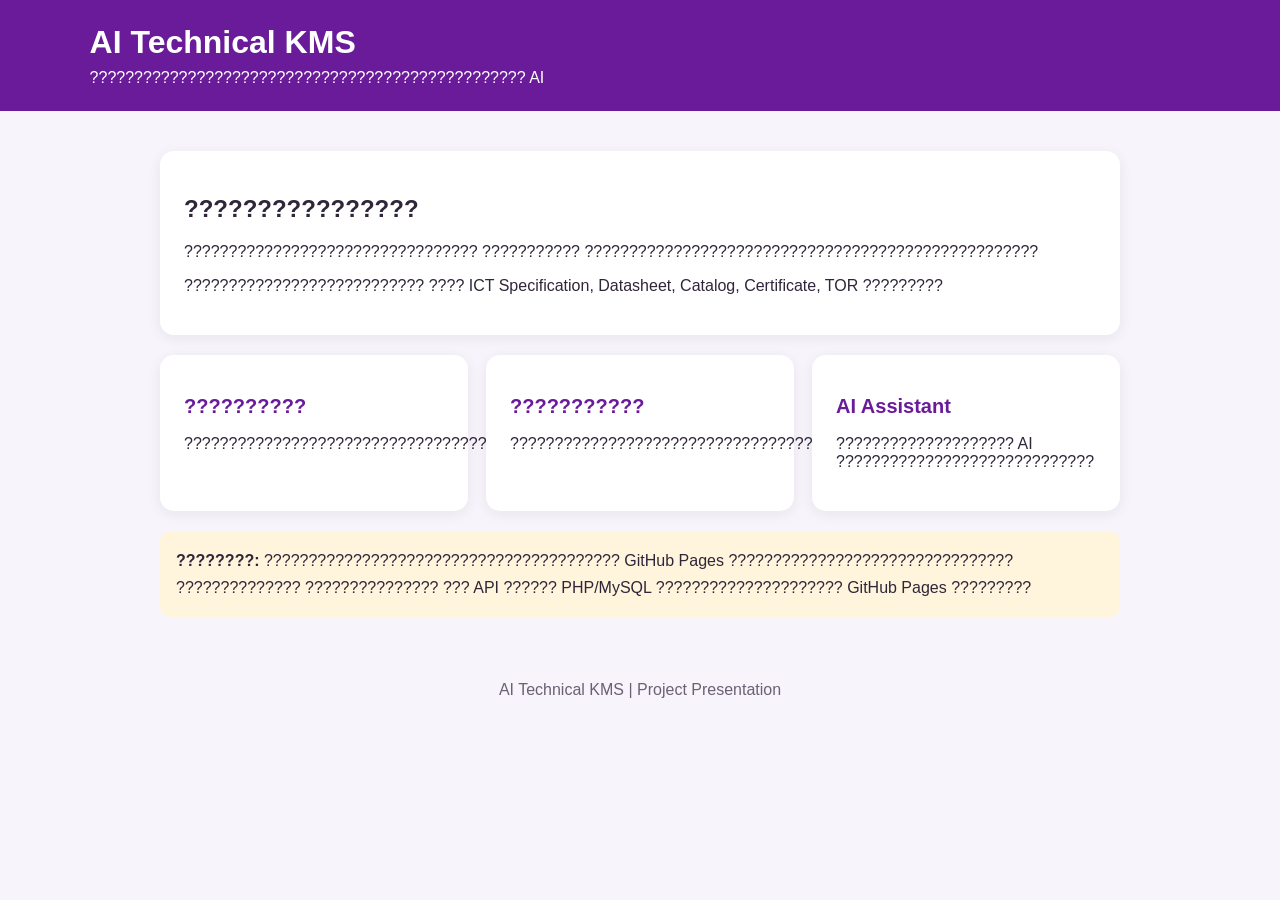
==== index.html @ 90bf5410 "Add files via upload" ====
<!DOCTYPE html>
<html lang="th">
<head>
    <meta charset="UTF-8">
    <meta name="viewport" content="width=device-width, initial-scale=1.0">
    <title>AI Technical KMS</title>
    <style>
        * { box-sizing: border-box; }
        body {
            margin: 0;
            font-family: Tahoma, Arial, sans-serif;
            background: #f7f4fb;
            color: #30263a;
        }
        header {
            background: #6a1b9a;
            color: white;
            padding: 24px 7%;
        }
        header h1 { margin: 0 0 8px; }
        header p { margin: 0; }
        main {
            max-width: 1000px;
            margin: 40px auto;
            padding: 0 20px;
        }
        .intro, .card {
            background: white;
            border-radius: 14px;
            padding: 24px;
            margin-bottom: 20px;
            box-shadow: 0 3px 14px #35204412;
        }
        .cards {
            display: grid;
            grid-template-columns: repeat(auto-fit, minmax(220px, 1fr));
            gap: 18px;
        }
        .card h2 { color: #6a1b9a; font-size: 20px; }
        .note {
            background: #fff5dc;
            border-radius: 10px;
            padding: 16px;
            line-height: 1.7;
        }
        footer {
            text-align: center;
            padding: 24px;
            color: #6b6074;
        }
    </style>
</head>
<body>
    <header>
        <h1>AI Technical KMS</h1>
        <p>????????????????????????????????????????????????? AI</p>
    </header>

    <main>
        <section class="intro">
            <h2>????????????????</h2>
            <p>
                ????????????????????????????????? ???????????
                ???????????????????????????????????????????????????
            </p>
            <p>
                ??????????????????????????? ???? ICT Specification,
                Datasheet, Catalog, Certificate, TOR ?????????
            </p>
        </section>

        <section class="cards">
            <div class="card">
                <h2>??????????</h2>
                <p>???????????????????????????????????????????????</p>
            </div>
            <div class="card">
                <h2>???????????</h2>
                <p>?????????????????????????????????????????????</p>
            </div>
            <div class="card">
                <h2>AI Assistant</h2>
                <p>???????????????????? AI ?????????????????????????????</p>
            </div>
        </section>

        <section class="note">
            <strong>????????:</strong>
            ???????????????????????????????????????? GitHub Pages
            ????????????????????????????????
            ?????????????? ??????????????? ??? API ?????? PHP/MySQL
            ????????????????????? GitHub Pages ?????????
        </section>
    </main>

    <footer>
        AI Technical KMS | Project Presentation
    </footer>
</body>
</html>
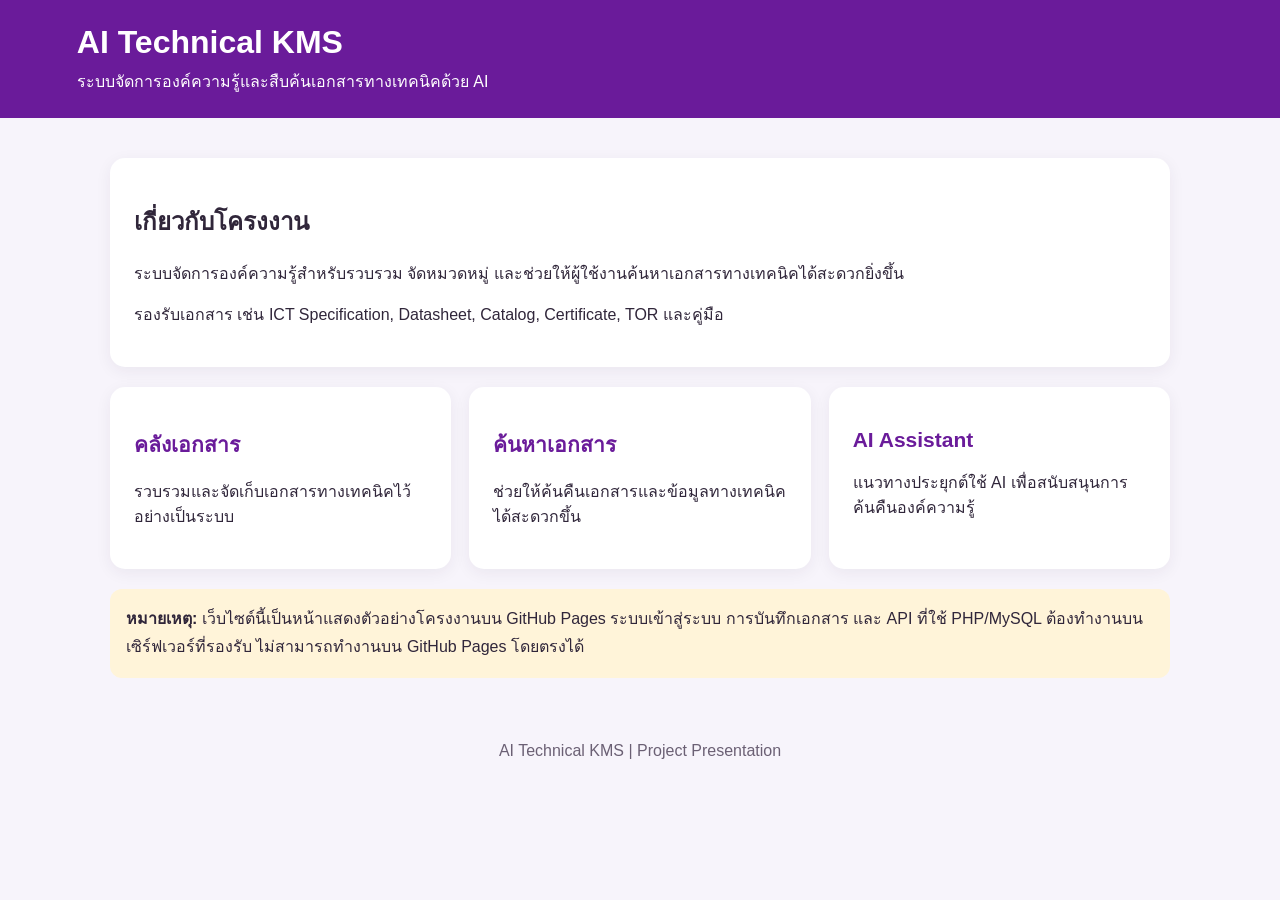
==== commit 55b25b9a: "Add files via upload" ====
--- a/index.html
+++ b/index.html
@@ -1,101 +1,56 @@
-
+﻿
 <!DOCTYPE html>
 <html lang="th">
 <head>
-    <meta charset="UTF-8">
-    <meta name="viewport" content="width=device-width, initial-scale=1.0">
-    <title>AI Technical KMS</title>
-    <style>
-        * { box-sizing: border-box; }
-        body {
-            margin: 0;
-            font-family: Tahoma, Arial, sans-serif;
-            background: #f7f4fb;
-            color: #30263a;
-        }
-        header {
-            background: #6a1b9a;
-            color: white;
-            padding: 24px 7%;
-        }
-        header h1 { margin: 0 0 8px; }
-        header p { margin: 0; }
-        main {
-            max-width: 1000px;
-            margin: 40px auto;
-            padding: 0 20px;
-        }
-        .intro, .card {
-            background: white;
-            border-radius: 14px;
-            padding: 24px;
-            margin-bottom: 20px;
-            box-shadow: 0 3px 14px #35204412;
-        }
-        .cards {
-            display: grid;
-            grid-template-columns: repeat(auto-fit, minmax(220px, 1fr));
-            gap: 18px;
-        }
-        .card h2 { color: #6a1b9a; font-size: 20px; }
-        .note {
-            background: #fff5dc;
-            border-radius: 10px;
-            padding: 16px;
-            line-height: 1.7;
-        }
-        footer {
-            text-align: center;
-            padding: 24px;
-            color: #6b6074;
-        }
-    </style>
+<meta charset="UTF-8">
+<meta name="viewport" content="width=device-width, initial-scale=1.0">
+<title>AI Technical KMS</title>
+<style>
+*{box-sizing:border-box}
+body{margin:0;font-family:Tahoma,Arial,sans-serif;background:#f7f4fb;color:#30263a}
+header{background:#6a1b9a;color:white;padding:24px 6%}
+header h1{margin:0 0 8px;font-size:32px}
+header p{margin:0}
+main{max-width:1100px;margin:40px auto;padding:0 20px}
+.intro,.card{background:white;border-radius:15px;padding:24px;margin-bottom:20px;box-shadow:0 4px 16px #30263a10}
+.cards{display:grid;grid-template-columns:repeat(auto-fit,minmax(220px,1fr));gap:18px}
+.card h2{color:#6a1b9a;font-size:21px}
+.note{background:#fff4d9;border-radius:12px;padding:16px;line-height:1.8}
+footer{text-align:center;padding:24px;color:#6b6074}
+</style>
 </head>
 <body>
-    <header>
-        <h1>AI Technical KMS</h1>
-        <p>????????????????????????????????????????????????? AI</p>
-    </header>
-
-    <main>
-        <section class="intro">
-            <h2>????????????????</h2>
-            <p>
-                ????????????????????????????????? ???????????
-                ???????????????????????????????????????????????????
-            </p>
-            <p>
-                ??????????????????????????? ???? ICT Specification,
-                Datasheet, Catalog, Certificate, TOR ?????????
-            </p>
-        </section>
-
-        <section class="cards">
-            <div class="card">
-                <h2>??????????</h2>
-                <p>???????????????????????????????????????????????</p>
-            </div>
-            <div class="card">
-                <h2>???????????</h2>
-                <p>?????????????????????????????????????????????</p>
-            </div>
-            <div class="card">
-                <h2>AI Assistant</h2>
-                <p>???????????????????? AI ?????????????????????????????</p>
-            </div>
-        </section>
-
-        <section class="note">
-            <strong>????????:</strong>
-            ???????????????????????????????????????? GitHub Pages
-            ????????????????????????????????
-            ?????????????? ??????????????? ??? API ?????? PHP/MySQL
-            ????????????????????? GitHub Pages ?????????
-        </section>
-    </main>
-
-    <footer>
-        AI Technical KMS | Project Presentation
-    </footer>
+<header>
+<h1>AI Technical KMS</h1>
+<p>ระบบจัดการองค์ความรู้และสืบค้นเอกสารทางเทคนิคด้วย AI</p>
+</header>
+<main>
+<section class="intro">
+<h2>เกี่ยวกับโครงงาน</h2>
+<p>ระบบจัดการองค์ความรู้สำหรับรวบรวม จัดหมวดหมู่ และช่วยให้ผู้ใช้งานค้นหาเอกสารทางเทคนิคได้สะดวกยิ่งขึ้น</p>
+<p>รองรับเอกสาร เช่น ICT Specification, Datasheet, Catalog, Certificate, TOR และคู่มือ</p>
+</section>
+<section class="cards">
+<div class="card">
+<h2>คลังเอกสาร</h2>
+<p>รวบรวมและจัดเก็บเอกสารทางเทคนิคไว้อย่างเป็นระบบ</p>
+</div>
+<div class="card">
+<h2>ค้นหาเอกสาร</h2>
+<p>ช่วยให้ค้นคืนเอกสารและข้อมูลทางเทคนิคได้สะดวกขึ้น</p>
+</div>
+<div class="card">
+<h2>AI Assistant</h2>
+<p>แนวทางประยุกต์ใช้ AI เพื่อสนับสนุนการค้นคืนองค์ความรู้</p>
+</div>
+</section>
+<section class="note">
+<strong>หมายเหตุ:</strong>
+เว็บไซต์นี้เป็นหน้าแสดงตัวอย่างโครงงานบน GitHub Pages
+ระบบเข้าสู่ระบบ การบันทึกเอกสาร และ API ที่ใช้ PHP/MySQL
+ต้องทำงานบนเซิร์ฟเวอร์ที่รองรับ ไม่สามารถทำงานบน GitHub Pages โดยตรงได้
+</section>
+</main>
+<footer>AI Technical KMS | Project Presentation</footer>
 </body>
 </html>
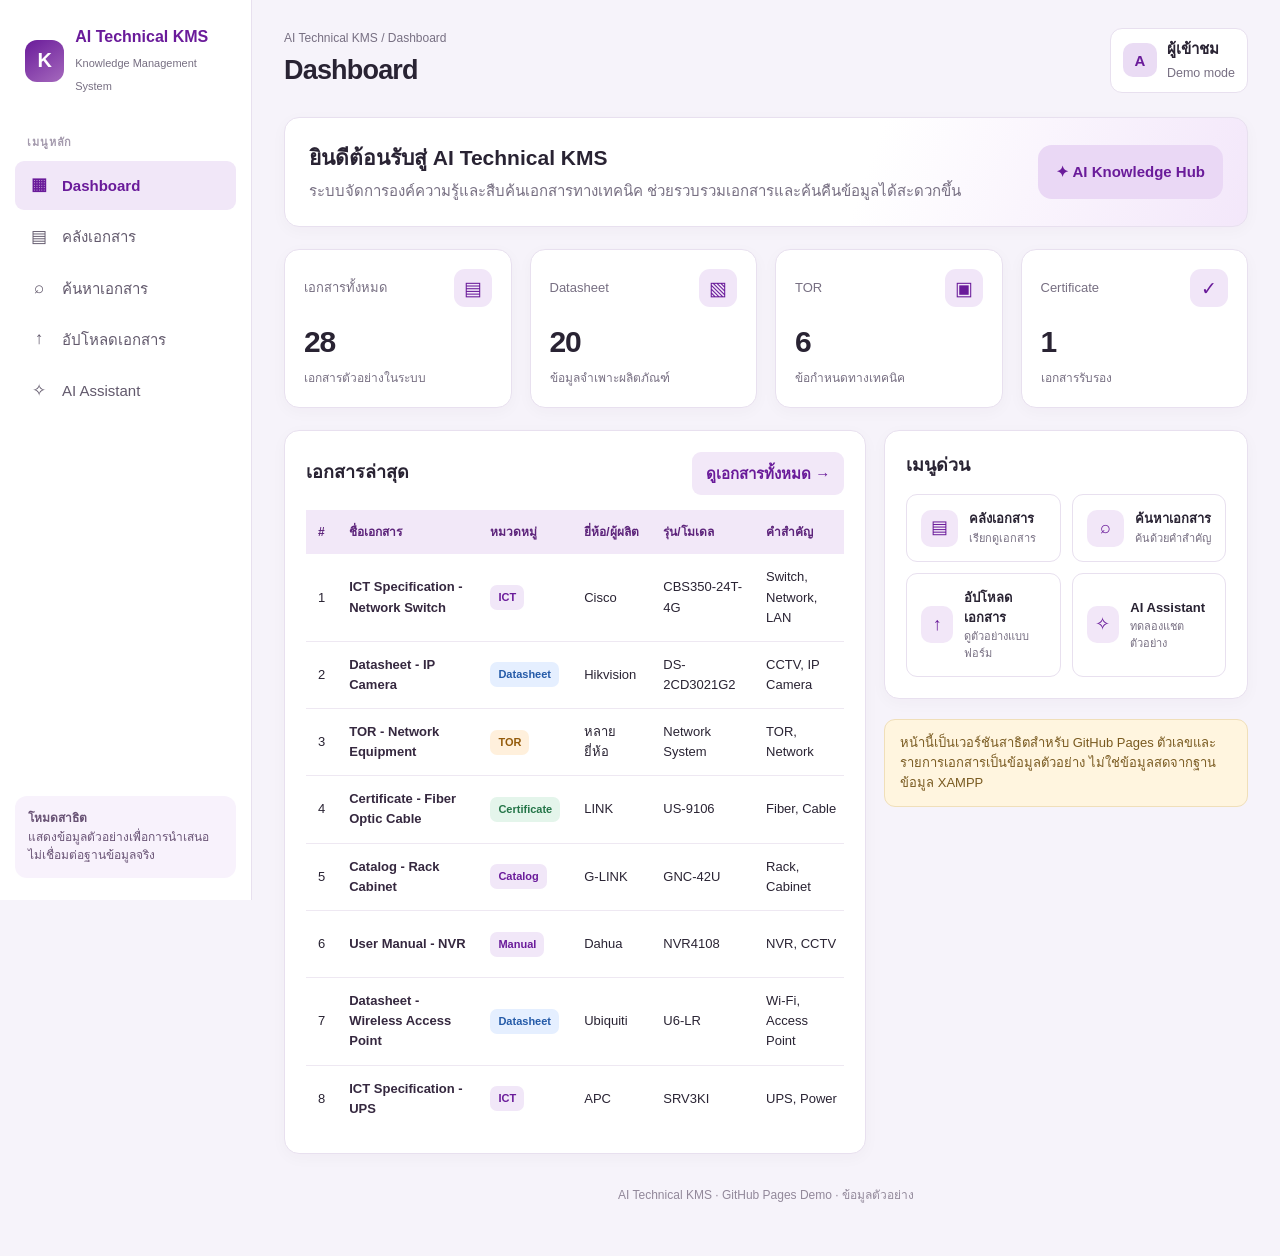
==== commit ed4939ff: "Add files via upload" ====
--- a/index.html
+++ b/index.html
@@ -1,56 +1 @@
-﻿
-<!DOCTYPE html>
-<html lang="th">
-<head>
-<meta charset="UTF-8">
-<meta name="viewport" content="width=device-width, initial-scale=1.0">
-<title>AI Technical KMS</title>
-<style>
-*{box-sizing:border-box}
-body{margin:0;font-family:Tahoma,Arial,sans-serif;background:#f7f4fb;color:#30263a}
-header{background:#6a1b9a;color:white;padding:24px 6%}
-header h1{margin:0 0 8px;font-size:32px}
-header p{margin:0}
-main{max-width:1100px;margin:40px auto;padding:0 20px}
-.intro,.card{background:white;border-radius:15px;padding:24px;margin-bottom:20px;box-shadow:0 4px 16px #30263a10}
-.cards{display:grid;grid-template-columns:repeat(auto-fit,minmax(220px,1fr));gap:18px}
-.card h2{color:#6a1b9a;font-size:21px}
-.note{background:#fff4d9;border-radius:12px;padding:16px;line-height:1.8}
-footer{text-align:center;padding:24px;color:#6b6074}
-</style>
-</head>
-<body>
-<header>
-<h1>AI Technical KMS</h1>
-<p>ระบบจัดการองค์ความรู้และสืบค้นเอกสารทางเทคนิคด้วย AI</p>
-</header>
-<main>
-<section class="intro">
-<h2>เกี่ยวกับโครงงาน</h2>
-<p>ระบบจัดการองค์ความรู้สำหรับรวบรวม จัดหมวดหมู่ และช่วยให้ผู้ใช้งานค้นหาเอกสารทางเทคนิคได้สะดวกยิ่งขึ้น</p>
-<p>รองรับเอกสาร เช่น ICT Specification, Datasheet, Catalog, Certificate, TOR และคู่มือ</p>
-</section>
-<section class="cards">
-<div class="card">
-<h2>คลังเอกสาร</h2>
-<p>รวบรวมและจัดเก็บเอกสารทางเทคนิคไว้อย่างเป็นระบบ</p>
-</div>
-<div class="card">
-<h2>ค้นหาเอกสาร</h2>
-<p>ช่วยให้ค้นคืนเอกสารและข้อมูลทางเทคนิคได้สะดวกขึ้น</p>
-</div>
-<div class="card">
-<h2>AI Assistant</h2>
-<p>แนวทางประยุกต์ใช้ AI เพื่อสนับสนุนการค้นคืนองค์ความรู้</p>
-</div>
-</section>
-<section class="note">
-<strong>หมายเหตุ:</strong>
-เว็บไซต์นี้เป็นหน้าแสดงตัวอย่างโครงงานบน GitHub Pages
-ระบบเข้าสู่ระบบ การบันทึกเอกสาร และ API ที่ใช้ PHP/MySQL
-ต้องทำงานบนเซิร์ฟเวอร์ที่รองรับ ไม่สามารถทำงานบน GitHub Pages โดยตรงได้
-</section>
-</main>
-<footer>AI Technical KMS | Project Presentation</footer>
-</body>
-</html>
+<!doctype html><html lang="th"><head><meta charset="utf-8"><meta http-equiv="refresh" content="0; url=dashboard.html"><meta name="viewport" content="width=device-width,initial-scale=1"><title>AI Technical KMS</title></head><body><p>กำลังเปิด <a href="dashboard.html">AI Technical KMS Dashboard</a>…</p></body></html>
